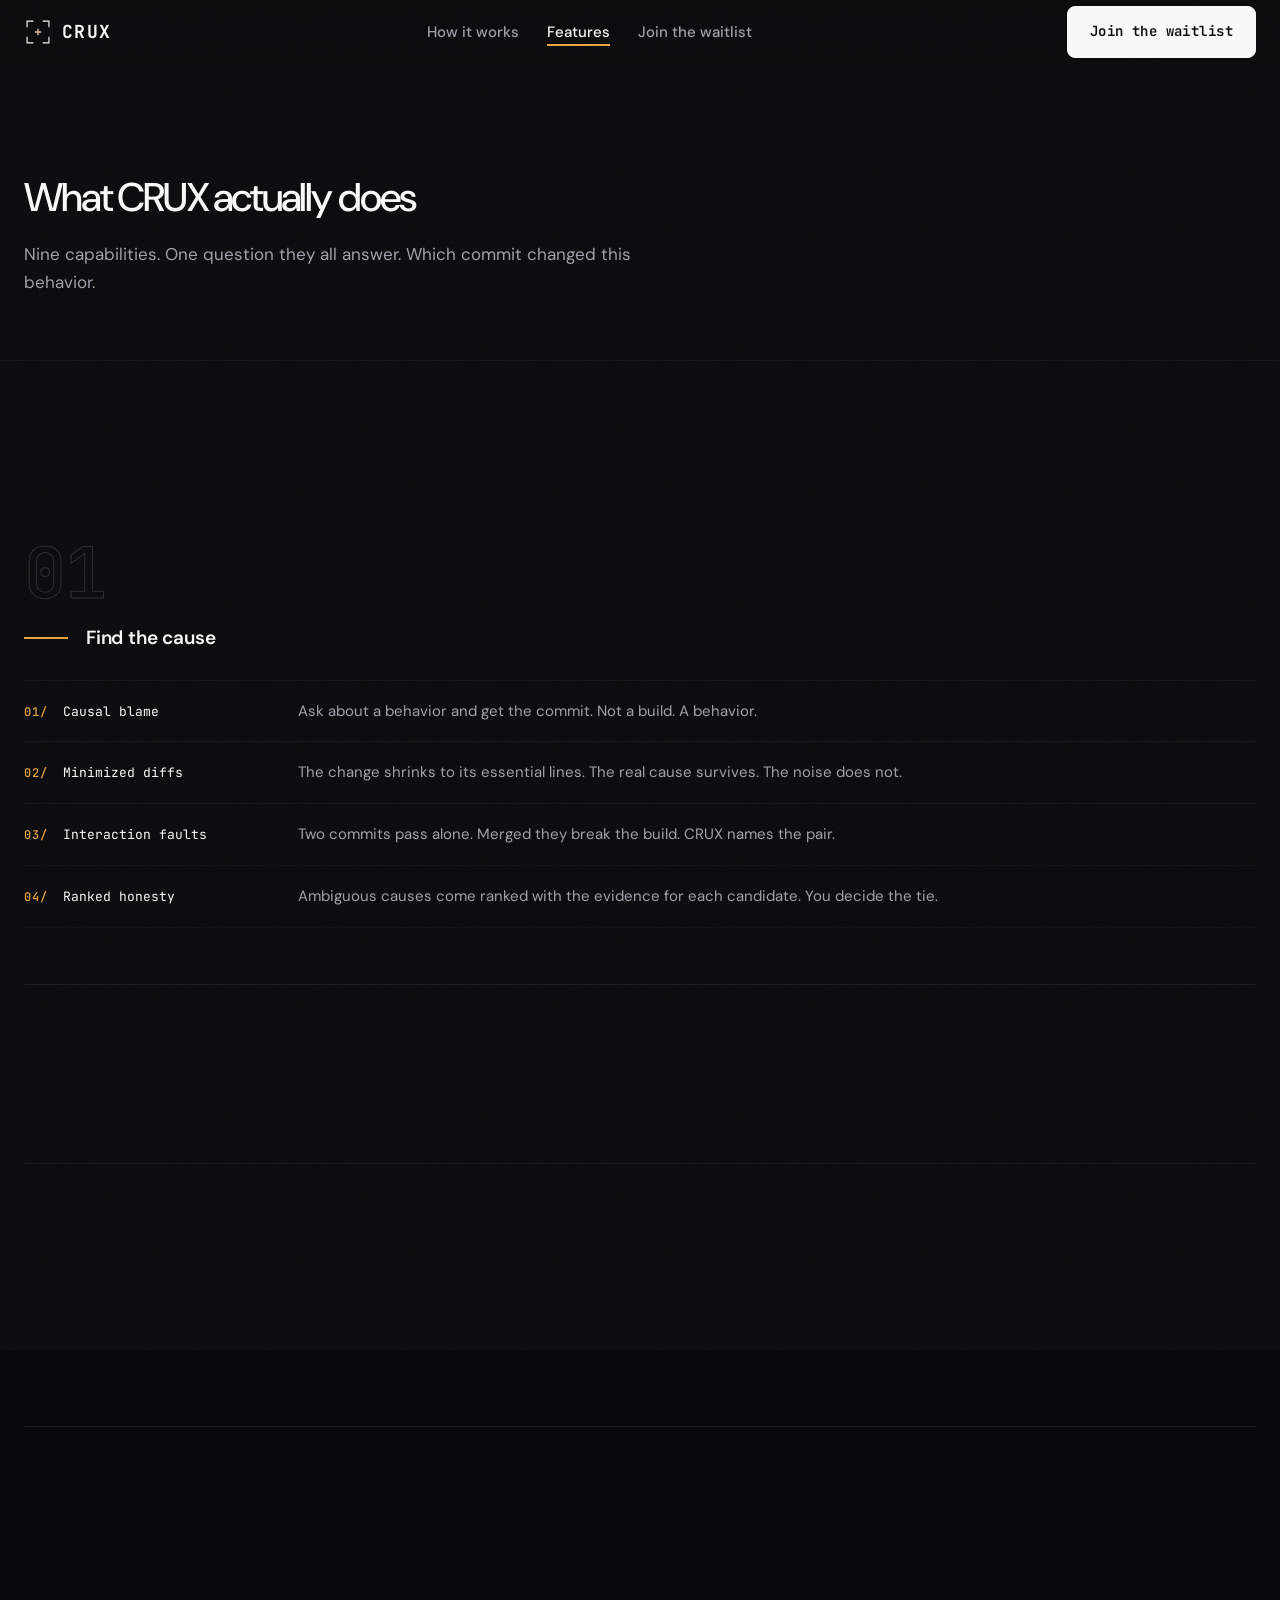
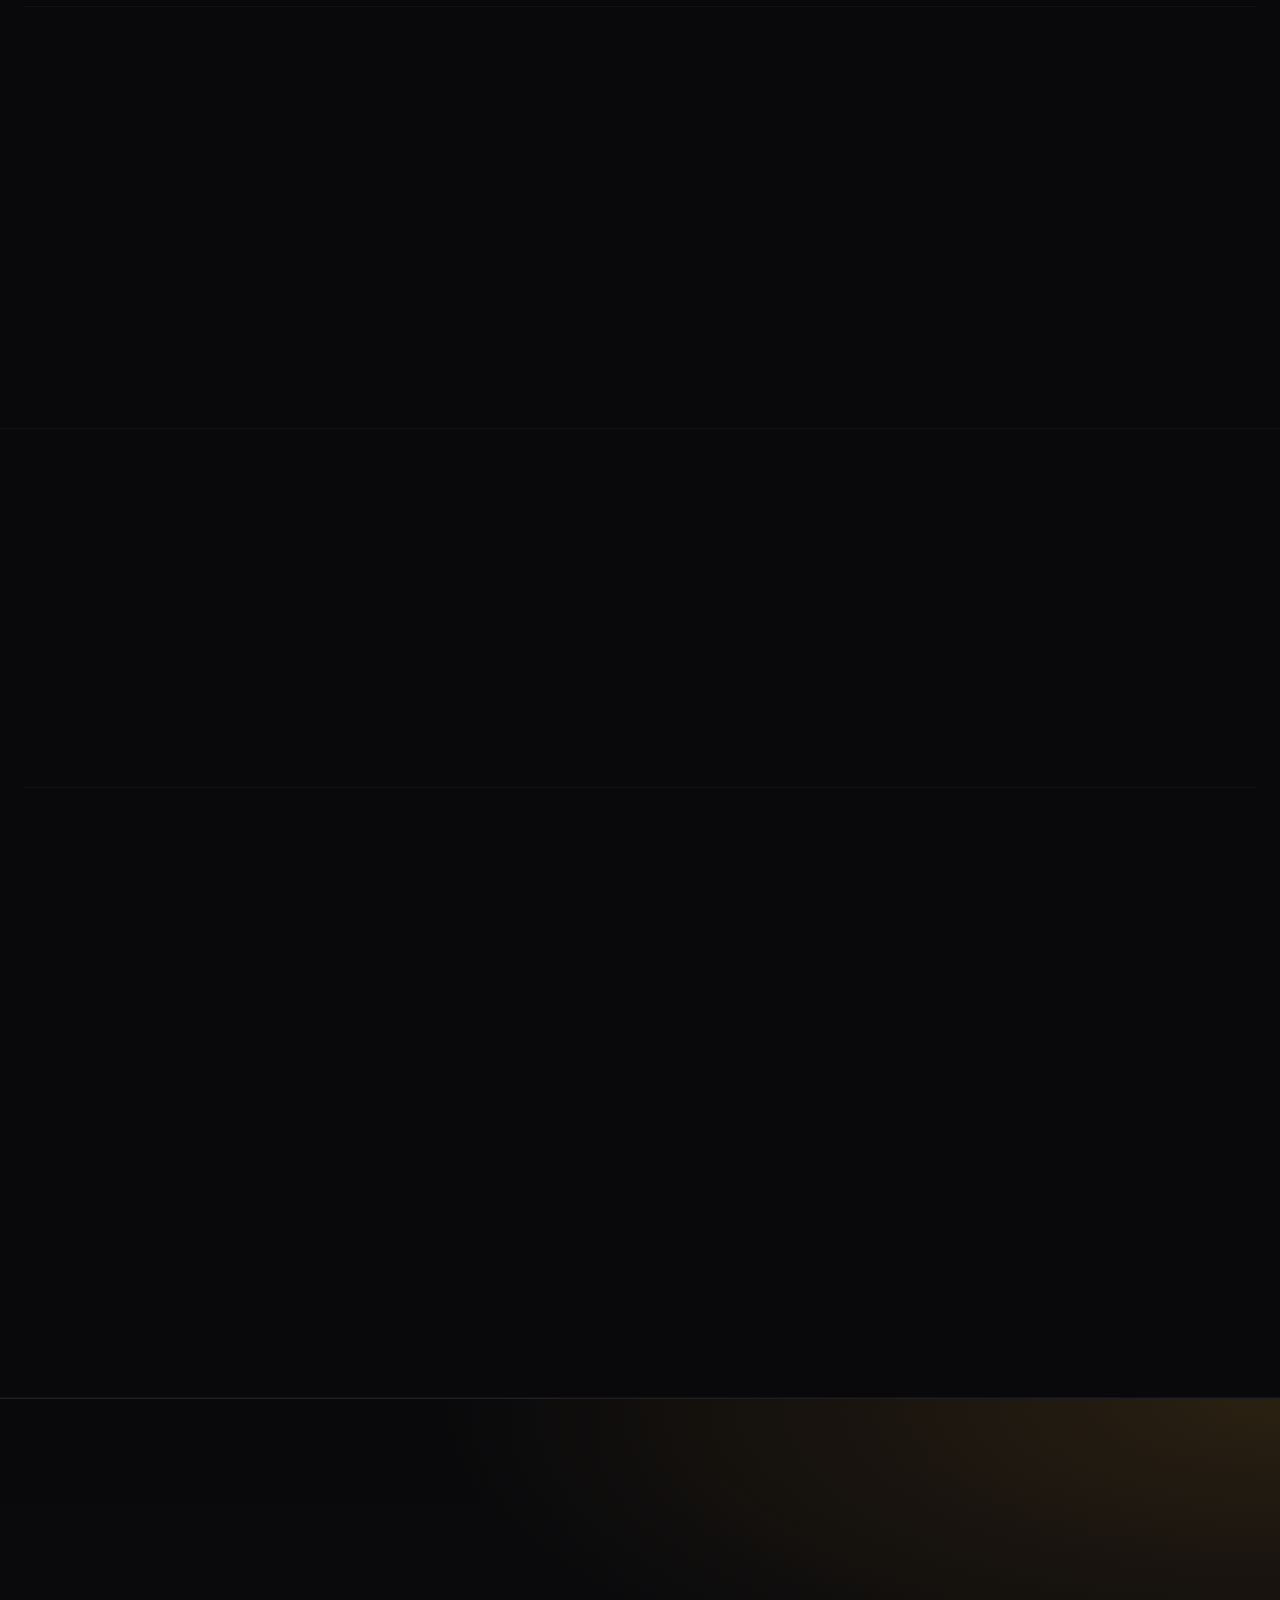
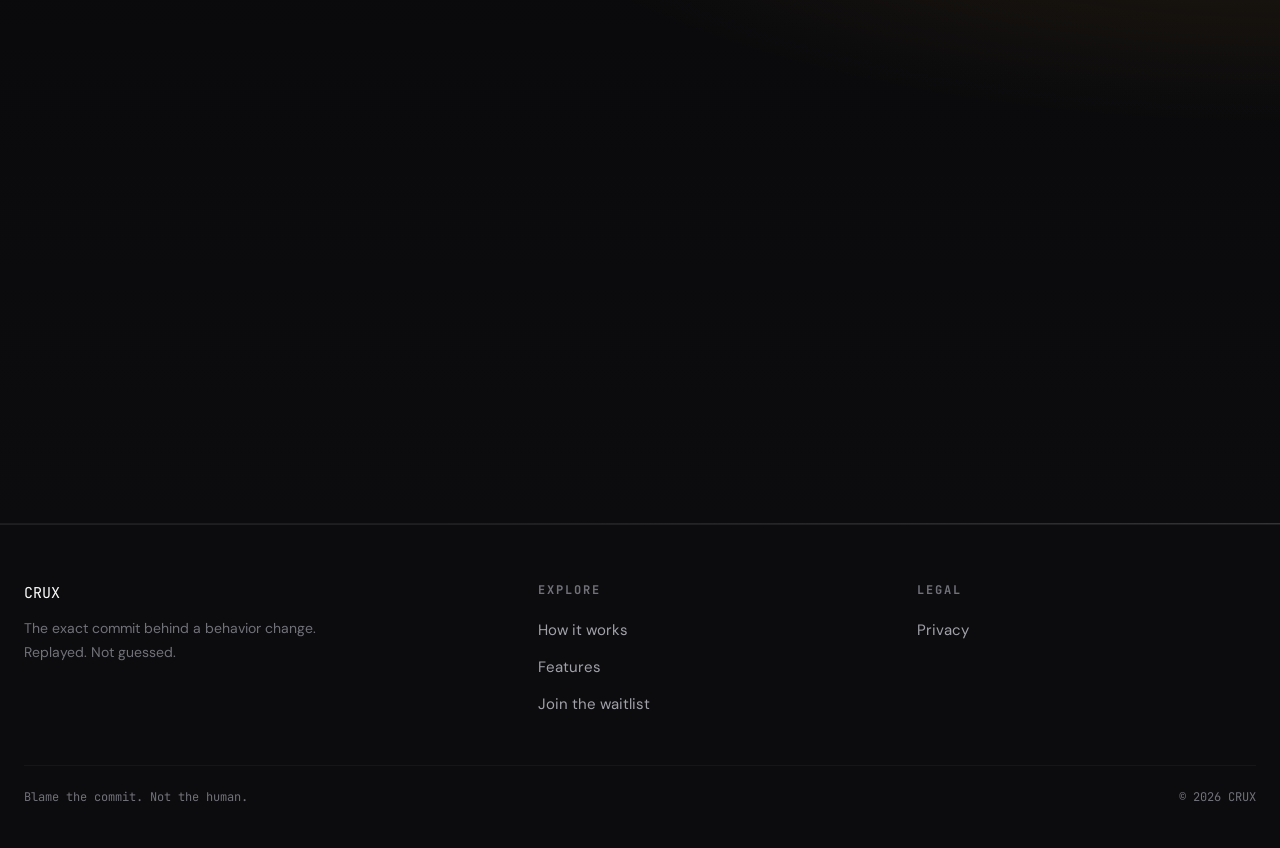
==== features.html @ 963eae27 "CRUX marketing site v1" ====
﻿<!DOCTYPE html>
<html lang="en">
<head>
<meta charset="UTF-8">
<meta name="viewport" content="width=device-width,initial-scale=1">
<title>Features - CRUX</title>
<meta name="description" content="Causal blame. Minimized diffs. Dependency-transitive blame. Interaction faults. Watch mode. The features that answer one question.">
<link rel="icon" href="assets/img/favicon.svg" type="image/svg+xml">
<meta property="og:type" content="website">
<meta property="og:site_name" content="CRUX">
<meta property="og:title" content="Features - CRUX">
<meta property="og:description" content="Causal blame. Minimized diffs. Dependency-transitive blame. Interaction faults. Watch mode. The features that answer one question.">
<meta property="og:image" content="https://SITE-URL/assets/img/social-card.png">
<meta property="og:image:width" content="1200">
<meta property="og:image:height" content="630">
<meta name="twitter:card" content="summary_large_image">
<meta name="twitter:title" content="Features - CRUX">
<meta name="twitter:description" content="Causal blame. Minimized diffs. Dependency-transitive blame. Interaction faults. Watch mode. The features that answer one question.">
<meta name="twitter:image" content="https://SITE-URL/assets/img/social-card.png">
<link rel="preconnect" href="https://fonts.googleapis.com">
<link rel="preconnect" href="https://fonts.gstatic.com" crossorigin>
<link href="https://fonts.googleapis.com/css2?family=DM+Sans:opsz,wght@9..40,400;9..40,500;9..40,600&family=JetBrains+Mono:wght@400;500;700&display=swap" rel="stylesheet">
<link rel="stylesheet" href="assets/css/crux.css">
</head>
<body>

<header class="top">
  <div class="wrap top-in">
    <a class="brand" href="index.html" aria-label="CRUX home">
      <svg class="mark" width="28" height="28" viewBox="0 0 64 64" fill="none" aria-hidden="true">
        <g stroke="currentColor" stroke-width="2.6" stroke-linecap="square">
          <path d="M7 20V7H20"/>
          <path d="M44 7H57V20"/>
          <path d="M57 44V57H44"/>
          <path d="M20 57H7V44"/>
          <path d="M32 26V32"/>
          <path d="M32 34V38"/>
          <path d="M26 32H32"/>
          <path d="M34 32H38"/>
        </g>
        <polygon points="32,29.4 35.4,32 32,34.6 28.6,32" fill="#E8A33B"/>
      </svg>
      CRUX
    </a>
    <nav aria-label="Primary">
      <ul class="nav-links" id="nav">
        <li><a href="how-it-works.html">How it works</a></li>
        <li><a class="is-active" href="features.html" aria-current="page">Features</a></li>
        <li><a href="waitlist.html">Join the waitlist</a></li>
      </ul>
    </nav>
    <div class="nav-cta">
      <a class="btn btn-primary" href="waitlist.html">Join the waitlist</a>
      <button class="nav-toggle" aria-label="Toggle menu" aria-expanded="false">&#9776;</button>
    </div>
  </div>
</header>

<section class="page-hero">
  <div class="wrap">
    <h1 class="display reveal">What CRUX actually does</h1>
    <p class="lede reveal">Nine capabilities. One question they all answer. Which commit changed this behavior.</p>
  </div>
</section>

<section class="section">
  <div class="wrap">
    <div class="cluster">
      <div class="idx reveal">01</div>
      <div class="cluster-head reveal">
        <div class="bar"></div>
        <h3>Find the cause</h3>
      </div>
      <div class="rows">
        <div class="row-mini reveal">
          <div class="rt">Causal blame</div>
          <div class="rd">Ask about a behavior and get the commit. Not a build. A behavior.</div>
        </div>
        <div class="row-mini reveal">
          <div class="rt">Minimized diffs</div>
          <div class="rd">The change shrinks to its essential lines. The real cause survives. The noise does not.</div>
        </div>
        <div class="row-mini reveal">
          <div class="rt">Interaction faults</div>
          <div class="rd">Two commits pass alone. Merged they break the build. CRUX names the pair.</div>
        </div>
        <div class="row-mini reveal">
          <div class="rt">Ranked honesty</div>
          <div class="rd">Ambiguous causes come ranked with the evidence for each candidate. You decide the tie.</div>
        </div>
      </div>
    </div>

    <div class="cluster">
      <div class="idx reveal">02</div>
      <div class="cluster-head reveal">
        <div class="bar"></div>
        <h3>See the whole chain</h3>
      </div>
      <div class="rows">
        <div class="row-mini reveal">
          <div class="rt">Dependency-transitive blame</div>
          <div class="rd">Your code stayed clean. The library under you changed. CRUX blames the library.</div>
        </div>
        <div class="row-mini reveal">
          <div class="rt">Environmental honesty</div>
          <div class="rd">The config moved. Not the code. CRUX separates the two.</div>
        </div>
        <div class="row-mini reveal">
          <div class="rt">History rewrite proof</div>
          <div class="rd">Rebases and squashes change nothing. CRUX blames the original commit not the wrapper.</div>
        </div>
      </div>
    </div>

    <div class="cluster">
      <div class="idx reveal">03</div>
      <div class="cluster-head reveal">
        <div class="bar"></div>
        <h3>Catch it before it ships</h3>
      </div>
      <div class="rows">
        <div class="row-mini reveal">
          <div class="rt">Watch mode</div>
          <div class="rd">Declare golden behaviors. CRUX watches every PR and flags drift with the blame attached.</div>
        </div>
        <div class="row-mini reveal">
          <div class="rt">Prediction</div>
          <div class="rd">Feed CRUX a PR and it lists which behaviors will change. Before merge. Before breakage.</div>
        </div>
        <div class="row-mini reveal">
          <div class="rt">Reproducible findings</div>
          <div class="rd">Every report replays in a sealed world. Same input. Same seed. Same output.</div>
        </div>
      </div>
    </div>
  </div>
</section>

<section class="section band">
  <div class="wrap">
    <div class="section-head">
      <span class="idx reveal">04</span>
      <h2 class="display reveal">What CRUX is not</h2>
    </div>
    <div class="rows">
      <div class="row reveal">
        <div class="rt">Not a debugger</div>
        <div class="rd">It answers one question. It will not step through your code.</div>
      </div>
      <div class="row reveal">
        <div class="rt">Not a linter</div>
        <div class="rd">It does not judge your style. It does not care about your smells.</div>
      </div>
      <div class="row reveal">
        <div class="rt">Not a CI runner</div>
        <div class="rd">It reads history and behavior. That is the whole job.</div>
      </div>
    </div>
    <p class="sub reveal" style="margin-top:36px;max-width:44ch">One question runs the whole product. Which commit changed this behavior. If a feature does not serve that question it does not ship.</p>
  </div>
</section>

<section class="section cta-band">
  <div class="wrap cta-in">
    <div>
      <h2 class="display reveal">Skip the guess. Get the build.</h2>
      <p class="lede reveal" style="margin-top:18px">The CLI ships free forever. Hosted watch mode comes later. Join the list and the first build lands in your inbox.</p>
    </div>
    <div class="form-wrap reveal">
      <form class="form" novalidate>
        <div class="field">
          <label for="email">Email</label>
          <input id="email" name="email" type="email" required placeholder="you@yourrepo.dev">
        </div>
        <div class="field">
          <label for="stack">What do you build with</label>
          <select id="stack" name="stack">
            <option value="">Pick one</option>
            <option>Node</option>
            <option>Python</option>
            <option>Go</option>
            <option>Rust</option>
            <option>Java</option>
            <option>Other</option>
          </select>
        </div>
        <button class="btn btn-primary" type="submit">Join the waitlist</button>
        <p class="form-note">One email per update. No lists sold. Unsubscribe anytime.</p>
        <div class="form-ok">
          <span class="t">You are on the list</span>
          We email once when the first build is ready.
        </div>
      </form>
    </div>
  </div>
</section>

<footer class="foot">
  <div class="wrap">
    <div class="foot-grid">
      <div>
        <span class="tag">CRUX</span>
        <p class="note">The exact commit behind a behavior change. Replayed. Not guessed.</p>
      </div>
      <div>
        <h4>Explore</h4>
        <ul>
          <li><a href="how-it-works.html">How it works</a></li>
          <li><a href="features.html">Features</a></li>
          <li><a href="waitlist.html">Join the waitlist</a></li>
        </ul>
      </div>
      <div>
        <h4>Legal</h4>
        <ul>
          <li><a href="privacy.html">Privacy</a></li>
        </ul>
      </div>
    </div>
    <div class="foot-base">
      <span>Blame the commit. Not the human.</span>
      <span>&copy; 2026 CRUX</span>
    </div>
  </div>
</footer>

<script src="assets/js/site.js"></script>
</body>
</html>
---- assets/css/crux.css ----
:root{
  --ink:#09090b;
  --ink-2:#0c0c0e;
  --ink-3:#111113;
  --line:#ffffff14;
  --line-soft:#ffffff0a;
  --border-strong:#ffffff24;
  --bone:#fafafa;
  --dim:#a1a1aa;
  --dim-2:#71717a;
  --accent:#e8a33b;
  --accent-deep:#c97f24;
  --accent-dim:rgba(232,163,59,.15);
  --ok:#86a86f;
  --bad:#c66a55;
  --cyan:#79b7c9;
  --violet:#a191d1;
  --mono:"JetBrains Mono",ui-monospace,SFMono-Regular,Menlo,Consolas,monospace;
  --sans:"DM Sans",-apple-system,BlinkMacSystemFont,system-ui,sans-serif;
  --max:1280px;
  --gap:clamp(140px,20vh,300px);
  --radius:12px;
  --radius-sm:8px;
  --radius-lg:16px;
}

*{margin:0;padding:0;box-sizing:border-box}

html{scroll-behavior:smooth}

body{
  background:var(--ink);
  color:var(--bone);
  font-family:var(--sans);
  font-size:16px;
  line-height:1.65;
  overflow-x:hidden;
  -webkit-font-smoothing:antialiased;
  color-scheme:dark;
  cursor:crosshair;
}

/* FILM GRAIN (whole page, matches the zinc look) */
body::before{
  content:"";
  position:fixed;
  inset:-50%;
  z-index:9999;
  pointer-events:none;
  background-image:url("data:image/svg+xml,%3Csvg xmlns='http://www.w3.org/2000/svg' width='256' height='256'%3E%3Cfilter id='n'%3E%3CfeTurbulence type='fractalNoise' baseFrequency='0.9' numOctaves='4' stitchTiles='stitch'/%3E%3C/filter%3E%3Crect width='256' height='256' filter='url(%23n)' opacity='0.05'/%3E%3C/svg%3E");
}

::selection{background:var(--accent);color:var(--ink)}

a{color:var(--bone);text-decoration:none;transition:color .18s}
a:hover{color:var(--accent)}
a,button,summary{ cursor:pointer}
input,textarea,select{cursor:text}

.mono{font-family:var(--mono)}
.accent{color:var(--accent)}
.dim{color:var(--dim)}
.c{color:var(--cyan)}
.v{color:var(--violet)}
.g{color:var(--ok)}
.r{color:var(--bad)}

.wrap{
  position:relative;
  z-index:2;
  max-width:var(--max);
  margin:0 auto;
  padding-left:24px;
  padding-right:24px;
}

/* SCROLL PROGRESS */
.scrolly{
  position:fixed;
  top:0;
  left:0;
  right:0;
  height:2px;
  z-index:70;
  background:linear-gradient(90deg,var(--cyan),var(--accent));
  transform-origin:0 50%;
  transform:scaleX(0);
  pointer-events:none;
}

/* RETICLE CURSOR TRAIL */
.ret{
  position:fixed;
  left:0;
  top:0;
  width:18px;
  height:18px;
  margin:-9px 0 0 -9px;
  border:1px solid var(--accent);
  border-radius:0;
  pointer-events:none;
  z-index:80;
  opacity:.0;
  transition:opacity .3s;
}
.ret::before,
.ret::after{
  content:"";
  position:absolute;
  background:var(--accent);
}
.ret::before{left:50%;top:-3px;width:1px;height:3px;transform:translateX(-50%)}
.ret::after{left:-3px;top:50%;width:3px;height:1px;transform:translateY(-50%)}
body.has-ret .ret{opacity:.75}

/* SCROLLBAR */
::-webkit-scrollbar{width:10px;height:10px;background:var(--ink)}
::-webkit-scrollbar-thumb{background:#ffffff1f;border:1px solid var(--ink)}
::-webkit-scrollbar-thumb:hover{background:var(--border-strong)}

/* NAV */
.top{
  position:sticky;
  top:0;
  z-index:50;
  background:rgba(9,9,11,.72);
  -webkit-backdrop-filter:blur(18px) saturate(1.4);
  backdrop-filter:blur(18px) saturate(1.4);
  border-bottom:1px solid transparent;
  transition:border-color .3s;
}
.top-in{
  display:flex;
  align-items:center;
  justify-content:space-between;
  gap:24px;
  height:64px;
}
.brand{
  display:flex;
  align-items:center;
  gap:10px;
  font-family:var(--mono);
  font-weight:700;
  letter-spacing:.08em;
  font-size:18px;
}
.brand .mark{display:flex}
.nav-links{
  display:flex;
  align-items:center;
  gap:28px;
  list-style:none;
  font-family:var(--sans);
  font-size:15px;
  font-weight:500;
  letter-spacing:0;
}
.nav-links a{color:var(--dim);transition:color .2s}
.nav-links a:hover{color:var(--bone)}
.nav-links a.is-active{color:var(--bone)}
.nav-cta{display:flex;align-items:center;gap:18px}
.nav-toggle{
  display:none;
  background:none;
  border:1px solid var(--line);
  color:var(--bone);
  font-family:var(--mono);
  font-size:18px;
  line-height:1;
  padding:8px 10px;
  cursor:pointer;
}
@media(max-width:820px){
  .nav-toggle{display:block}
  .nav-links,.nav-cta .btn{
    display:none;
  }
  .nav-links.open{
    display:flex;
    flex-direction:column;
    align-items:flex-start;
    gap:16px;
    position:absolute;
    top:64px;
    left:0;
    right:0;
    padding:20px 24px 28px;
    background:var(--ink-2);
    border-bottom:1px solid var(--line);
  }
  .nav-links.open li{
    opacity:0;
    animation:liIn .35s cubic-bezier(.16,1,.3,1) forwards;
  }
  .nav-links.open li:nth-child(2){animation-delay:.06s}
  .nav-links.open li:nth-child(3){animation-delay:.12s}
  @keyframes liIn{
    from{opacity:0;transform:translateX(-8px)}
    to{opacity:1;transform:none}
  }
}

/* TYPE */
.display{
  font-family:var(--sans);
  font-weight:500;
  letter-spacing:-.035em;
  line-height:1.05;
  text-wrap:balance;
}
h1.display{
  font-size:clamp(2.4rem,5.6vw,4.5rem);
  letter-spacing:-.045em;
  line-height:1.02;
  max-width:18ch;
}
h2.display{
  font-size:clamp(1.8rem,4vw,2.9rem);
  letter-spacing:-.035em;
  line-height:1.04;
  max-width:20ch;
}
h3.display{
  font-size:clamp(1.15rem,2.4vw,1.5rem);
}

.lede{
  font-size:17px;
  color:var(--dim);
  max-width:56ch;
}

.section{padding:var(--gap) 0;position:relative;z-index:2}
.section.band{background:transparent;border-top:1px solid var(--line-soft);border-bottom:1px solid var(--line-soft)}

.section-head{margin-bottom:48px}
.idx{
  display:block;
  font-family:var(--mono);
  font-weight:500;
  font-size:clamp(2.6rem,5.5vw,4.4rem);
  line-height:.9;
  letter-spacing:-.02em;
  color:transparent;
  -webkit-text-stroke:1px var(--border-strong);
  margin-bottom:18px;
}
.section-head .sub{margin-top:18px;max-width:56ch;color:var(--dim)}

/* HERO */
.hero{
  position:relative;
  z-index:2;
  display:flex;
  flex-direction:column;
  justify-content:center;
  min-height:calc(100svh - 66px);
  padding-top:48px;
  padding-bottom:48px;
  overflow:hidden;
}
.hero::before{
  content:"";
  position:absolute;
  inset:0;
  z-index:0;
  background-image:linear-gradient(90deg,#ffffff09 1px,transparent 1px),linear-gradient(0deg,#ffffff09 1px,transparent 1px);
  background-size:48px 48px;
  -webkit-mask-image:radial-gradient(80% 65% at 50% 38%,#000 35%,transparent 100%);
  mask-image:radial-gradient(80% 65% at 50% 38%,#000 35%,transparent 100%);
  pointer-events:none;
}
.hero-grid{
  position:relative;
  z-index:2;
  display:grid;
  grid-template-columns:1fr 1.05fr;
  gap:120px;
  align-items:center;
}
.hero-copy .display{margin-bottom:30px}
.hero-copy .lede{margin-bottom:46px}
.hero-cta{display:flex;align-items:center;gap:18px;flex-wrap:wrap}
.hero-copy{min-width:0}
.proofline{
  font-family:var(--mono);
  font-size:12px;
  letter-spacing:.06em;
  color:var(--dim-2);
  margin-top:40px;
}
.proofline .accent{color:var(--accent)}

/* SMOOTH SCROLL */
html{scroll-behavior:smooth}

/* RADAR SWEEP OVER TERMINAL */
.hero-term{position:relative;overflow:hidden}
.hero-term::after{
  content:"";
  position:absolute;
  inset:0;
  z-index:2;
  pointer-events:none;
  background:linear-gradient(104deg,transparent 38%,rgba(255,183,77,.12) 50%,transparent 62%);
  transform:translateX(-130%);
  animation:tsweep 7s ease-in-out infinite;
}
@keyframes tsweep{
  0%{transform:translateX(-130%);opacity:0}
  7%{opacity:1}
  55%{transform:translateX(130%);opacity:1}
  67%,100%{opacity:0;transform:translateX(130%)}
}

/* NAV LINK UNDERLINE DRAW */
.nav-links a{position:relative}
.nav-links a::after{
  content:"";
  position:absolute;
  left:0;
  right:0;
  bottom:-4px;
  height:2px;
  background:var(--accent);
  transform:scaleX(0);
  transform-origin:left center;
  transition:transform .25s cubic-bezier(.16,1,.3,1);
}
.nav-links a:hover::after,
.nav-links a:focus::after,
.nav-links a.is-active::after{transform:scaleX(1)}

/* REPORT ROW HOVER FLASH */
.report-grid tbody tr{transition:background .25s}
.report-grid tbody tr:hover{background:rgba(255,183,77,.06)}

/* SECTION DRAW */
.section{
  position:relative;
}

/* BUTTON GLOW */
.btn:active{transform:scale(.97)}

/* HEADER SCROLL DIM */
.top.scrolled{
  background:rgba(9,9,11,.88);
  border-bottom-color:var(--line);
  transition:background .3s,border-color .3s;
}

/* LINE COUNTER */
.lc{font-variant-numeric:tabular-nums}

/* FAQ ROW STAGGER */
.laws .law.in-view{
  animation:rowIn .4s cubic-bezier(.16,1,.3,1) both;
}
.laws .law:nth-child(2).in-view{animation-delay:.08s}
.laws .law:nth-child(3).in-view{animation-delay:.16s}
.laws .law:nth-child(4).in-view{animation-delay:.24s}
@keyframes rowIn{
  from{opacity:0;transform:translateX(-6px)}
  to{opacity:1;transform:none}
}

@media(max-width:940px){
  .hero{padding-top:48px}
  .hero-grid{grid-template-columns:1fr;gap:56px}
  .hero-grid>*{min-width:0}
}

/* BUTTONS */
.btn{
  display:inline-flex;
  align-items:center;
  justify-content:center;
  gap:9px;
  font-family:var(--mono);
  font-size:14px;
  font-weight:600;
  letter-spacing:.03em;
  white-space:nowrap;
  border:1px solid transparent;
  border-radius:var(--radius-sm);
  cursor:pointer;
  transition:transform .15s cubic-bezier(.16,1,.3,1),background-color .2s,border-color .2s,color .2s,box-shadow .2s;
}
.btn:active{transform:scale(.98)}
.btn-primary{
  background:var(--bone);
  color:var(--ink);
  padding:13px 22px;
  border-color:var(--bone);
}
.btn-primary:hover{
  background:#fff;
  border-color:#fff;
  color:#000;
  transform:translateY(-1px);
  box-shadow:0 12px 28px -10px rgba(255,255,255,.4);
}
.btn-ghost{
  background:transparent;
  color:var(--bone);
  padding:13px 22px;
  border-color:var(--line);
}
.btn-ghost:hover{
  border-color:var(--border-strong);
  background:#ffffff08;
  color:var(--bone);
}

/* TERMINAL */
.term{
  background:rgba(17,17,19,.72);
  -webkit-backdrop-filter:blur(14px);
  backdrop-filter:blur(14px);
  border:1px solid var(--line);
  border-radius:var(--radius-lg);
  position:relative;
  overflow:hidden;
  box-shadow:inset 0 1px 0 rgba(255,255,255,.06),0 30px 80px -40px rgba(0,0,0,.85);
}
.term-bar{
  display:flex;
  align-items:center;
  gap:8px;
  padding:12px 16px;
  border-bottom:1px solid var(--line-soft);
  font-family:var(--mono);
  font-size:12px;
  color:var(--dim-2);
}
.term-dot{width:10px;height:10px;border-radius:50%;background:#2a2a30}
.term-dot.on{background:var(--ok);animation:led 1.8s steps(2) infinite}
@keyframes led{50%{opacity:.35}}
.term-title{margin-left:8px;letter-spacing:.06em}
.term-body{
  padding:20px;
  font-family:var(--mono);
  font-size:13px;
  line-height:1.75;
  color:var(--dim);
  overflow-x:auto;
  background:rgba(9,9,11,.35);
}
.term-body .ln{display:block;white-space:nowrap;padding-left:24px}
.term-body .cmd{color:var(--bone)}
.term-body .cmd .v{color:var(--violet)}
.term-body .cmd .c{color:var(--cyan)}
.term-body .pf{color:var(--accent)}
.term-body .g{color:var(--ok)}
.term-body .r{color:var(--bad)}
.term-body .cmd-line .cmd::after{
  content:"\2588";
  margin-left:6px;
  color:var(--accent);
  animation:blink 1.1s steps(2) infinite;
}
@keyframes blink{0%{opacity:1}50%{opacity:0}}
.term-body .dl{display:block;white-space:nowrap;color:var(--bone)}
.term-body .dl .pm{display:inline-block;width:1.5em}
.term-body .dl.add{color:var(--ok)}
.term-body .dl.del{color:var(--bad)}
.term-body .dl .lnx{color:var(--dim-2);display:inline-block;width:3em;text-align:right;margin-right:14px}

/* REPORT BOX */
.report{
  margin-top:18px;
  border:1px solid var(--line);
  border-left:2px solid var(--accent);
  border-radius:10px;
  background:rgba(9,9,11,.55);
  box-shadow:inset 0 1px 0 rgba(255,255,255,.04);
  padding:16px 18px;
}
.report-grid{
  display:grid;
  grid-template-columns:auto 1fr;
  gap:4px 16px;
}
.report-grid .k{color:var(--dim-2);letter-spacing:.04em}
.report-grid span{color:var(--bone)}
.report-grid span.accent{color:var(--accent)}
.report-grid span.c{color:var(--cyan)}
.report-grid span.v{color:var(--violet)}
.report-grid span.g{color:var(--ok)}
.report-grid span.r{color:var(--bad)}
.report-title{
  grid-column:1 / -1;
  color:var(--accent);
  letter-spacing:.1em;
  font-size:11px;
  text-transform:uppercase;
  margin-bottom:8px;
}
.report-title .chip{
  border:1px solid var(--accent);
  color:var(--accent);
  font-size:10px;
  padding:2px 7px;
  letter-spacing:.14em;
  margin-left:12px;
  vertical-align:2px;
}

/* ROWS */
.rows,.rows-mini{counter-reset:law}
.rows{border-top:1px solid var(--line-soft)}
.row{
  display:grid;
  grid-template-columns:1fr;
  gap:6px;
  padding:26px 0;
  border-bottom:1px solid var(--line-soft);
}
.row .rt{font-family:var(--sans);font-weight:600;font-size:17px;letter-spacing:-.01em}
.row .rt::before,
.row-mini .rt::before{
  counter-increment:law;
  content:counter(law,decimal-leading-zero)"/";
  color:var(--accent);
  font-weight:500;
  font-size:12px;
  letter-spacing:.1em;
  margin-right:14px;
}
.row .rd{color:var(--dim);max-width:62ch}

.rows-mini{border-top:1px solid var(--line-soft)}
.row-mini{
  padding:18px 0;
  border-bottom:1px solid var(--line-soft);
  display:grid;
  grid-template-columns:250px 1fr;
  gap:10px 24px;
  align-items:baseline;
}
.row-mini .rt{font-family:var(--mono);font-size:13px;color:var(--bone)}
.row-mini .rd{color:var(--dim);font-size:15px}
@media(max-width:720px){
  .row-mini{grid-template-columns:1fr;gap:4px}
}

/* STEPS */
.steps{
  display:grid;
  grid-template-columns:repeat(3,1fr);
  gap:1px;
  background:var(--line-soft);
  border:1px solid var(--line-soft);
  border-radius:var(--radius);
  overflow:hidden;
}
.step{
  background:rgba(9,9,11,.6);
  padding:34px 28px;
  display:flex;
  flex-direction:column;
  gap:12px;
}
.step .n{
  font-family:var(--mono);
  font-size:14px;
  letter-spacing:.18em;
  color:var(--accent);
}
.step .t{font-family:var(--sans);font-weight:600;font-size:18px;letter-spacing:-.01em}
.step p{color:var(--dim);font-size:15px}
@media(max-width:820px){
  .steps{grid-template-columns:1fr}
}

/* LAWS */
.laws{
  margin-top:64px;
  display:grid;
  grid-template-columns:1fr 1fr;
  gap:1px;
  background:var(--line-soft);
  border:1px solid var(--line-soft);
  border-radius:var(--radius);
  overflow:hidden;
}
.law{
  background:rgba(9,9,11,.6);
  padding:32px 28px;
  display:flex;
  flex-direction:column;
  gap:12px;
}
.law .ln{font-family:var(--mono);font-size:12px;letter-spacing:.2em;color:var(--accent)}
.law .lt{font-family:var(--sans);font-weight:600;font-size:18px;text-transform:none;letter-spacing:-.01em}
.law p{color:var(--dim);font-size:15px;max-width:52ch}
@media(max-width:820px){
  .laws{grid-template-columns:1fr}
}

/* GRID 2 */
.grid-2{
  display:grid;
  grid-template-columns:1fr 1fr;
  gap:1px;
  background:var(--line-soft);
  border:1px solid var(--line-soft);
  border-radius:var(--radius);
  overflow:hidden;
}
.cell{
  background:rgba(9,9,11,.6);
  padding:30px 28px;
  display:flex;
  flex-direction:column;
  gap:10px;
}
.cell h3{font-family:var(--sans);font-size:18px;font-weight:600;letter-spacing:-.01em}
.cell p{color:var(--dim);font-size:15px}
@media(max-width:820px){
  .grid-2{grid-template-columns:1fr}
}

/* TARGET GRID */
.targets{
  display:grid;
  grid-template-columns:repeat(3,1fr);
  gap:14px;
}
.target-sharp{
  display:flex;
  flex-direction:column;
  gap:8px;
  border:1px solid var(--line);
  border-left:3px solid var(--tc,var(--accent));
  border-radius:var(--radius);
  background:rgba(17,17,19,.55);
  box-shadow:inset 0 1px 0 rgba(255,255,255,.03);
  padding:22px 22px;
}
.target-sharp:nth-child(3n+1){--tc:var(--ok)}
.target-sharp:nth-child(3n+2){--tc:var(--cyan)}
.target-sharp:nth-child(3n+3){--tc:var(--violet)}
.target-sharp .t{font-family:var(--sans);font-size:16px;font-weight:600;letter-spacing:-.01em}
.target-sharp .d{color:var(--dim);font-size:14px}
@media(max-width:820px){
  .targets{grid-template-columns:repeat(2,1fr)}
}
@media(max-width:560px){
  .targets{grid-template-columns:1fr}
  .term-body{font-size:12px;padding:16px}
  .term-body .ln{padding-left:16px}
}

/* CLUSTERS */
.cluster{
  border-top:1px solid var(--line);
  padding-top:40px;
  margin-bottom:56px;
}
.cluster:first-child{border-top:none;padding-top:0}
.cluster-head{
  display:flex;
  align-items:center;
  gap:18px;
  margin-bottom:26px;
}
.cluster-head .bar{width:44px;height:2px;background:var(--accent)}
.cluster-head h3{font-family:var(--sans);font-size:19px;font-weight:600;letter-spacing:-.01em}

/* MANIFESTO */
.manifesto{
  max-width:24ch;
  font-family:var(--sans);
  font-weight:500;
  font-size:clamp(1.9rem,4.4vw,3.1rem);
  text-transform:none;
  line-height:1.08;
  letter-spacing:-.035em;
  text-align:center;
  margin-left:auto;
  margin-right:auto;
}
.band > .wrap > .lede{
  text-align:center;
  margin-left:auto;
  margin-right:auto;
}

/* LIST (what you get) */
.tick-list{list-style:none}
.tick-list li{
  display:grid;
  grid-template-columns:18px 1fr;
  gap:14px;
  align-items:baseline;
  padding:16px 0;
  border-bottom:1px solid var(--line-soft);
  color:var(--dim);
}
.tick-list li b{color:var(--bone);font-family:var(--sans);font-weight:600;font-size:16px;letter-spacing:-.01em}
.tick-list .tick{color:var(--accent);font-family:var(--mono)}

/* FAQ */
.faq{max-width:760px}
.faq-row{
  border-bottom:1px solid var(--line-soft);
  padding:24px 0;
}
.faq-row summary{
  list-style:none;
  cursor:pointer;
  font-family:var(--sans);
  font-weight:600;
  font-size:17px;
  letter-spacing:-.01em;
  display:flex;
  justify-content:space-between;
  align-items:baseline;
  gap:16px;
}
.faq-row summary::-webkit-details-marker{display:none}
.faq-row summary .qmark{color:var(--cyan)}
.faq-row .a{margin-top:14px;color:var(--dim);max-width:60ch}

/* FORM */
.form-wrap{
  border:1px solid var(--line);
  border-radius:var(--radius-lg);
  background:rgba(17,17,19,.6);
  -webkit-backdrop-filter:blur(14px);
  backdrop-filter:blur(14px);
  box-shadow:inset 0 1px 0 rgba(255,255,255,.06),0 30px 80px -50px rgba(0,0,0,.9);
  padding:36px;
}
.form{position:relative;display:flex;flex-direction:column;gap:22px}
.field label{
  display:block;
  font-family:var(--mono);
  font-size:12px;
  letter-spacing:.14em;
  text-transform:uppercase;
  color:var(--dim);
  margin-bottom:8px;
}
.field input,.field select{
  position:relative;
  width:100%;
  background:var(--ink);
  border:1px solid var(--line);
  color:var(--bone);
  font-family:var(--mono);
  font-size:15px;
  padding:14px 16px;
  border-radius:0;
}
.field input:focus,.field select:focus{outline:none;border-color:var(--accent)}
.field select option{background:var(--ink);color:var(--bone)}
.field::after{
  content:"";
  position:absolute;
  left:2px;
  right:2px;
  bottom:2px;
  height:2px;
  background:linear-gradient(90deg,var(--cyan),var(--accent));
  transform:scaleX(0);
  transform-origin:left center;
  transition:transform .35s cubic-bezier(.16,1,.3,1);
  pointer-events:none;
}
.field:focus-within::after{transform:scaleX(1)}
.form .btn-primary{width:100%;justify-content:center}
.form-note{
  font-family:var(--mono);
  font-size:12px;
  color:var(--dim-2);
  line-height:1.7;
}
.form-ok{
  display:none;
  border:1px solid var(--accent);
  background:rgba(232,163,59,.06);
  padding:22px;
  font-family:var(--mono);
  font-size:14px;
  color:var(--bone);
}
.form-ok .t{color:var(--accent);display:block;margin-bottom:8px;font-weight:700}
.form.is-sent .form{display:none}
.form.is-sent .form-ok{display:block}

/* CTA BAND */
.cta-band{
  background:
    radial-gradient(110% 75% at 100% 0%,var(--accent-dim),transparent 60%),
    linear-gradient(180deg,var(--ink),var(--ink-2));
  border-top:1px solid var(--line);
  border-bottom:1px solid var(--line);
}
.cta-in{
  display:grid;
  grid-template-columns:1.2fr 1fr;
  gap:48px;
  align-items:center;
}
@media(max-width:940px){
  .cta-in{grid-template-columns:1fr}
}

/* PAGE HERO (subpages) */
.page-hero{
  padding:96px 0 64px;
  border-bottom:1px solid var(--line-soft);
}
.page-hero .display{margin:16px 0 22px}
.page-hero h1.display{font-size:clamp(1.45rem,3.4vw,2.5rem);max-width:26ch}
.page-hero .lede{max-width:56ch}

/* FOOT */
.foot{
  position:relative;
  z-index:2;
  border-top:1px solid var(--line);
  padding:56px 0 40px;
  background:var(--ink-2);
}
.foot-grid{
  display:grid;
  grid-template-columns:1.4fr 1fr 1fr;
  gap:40px;
}
.foot h4{
  font-family:var(--mono);
  font-size:12px;
  letter-spacing:.16em;
  text-transform:uppercase;
  color:var(--dim-2);
  margin-bottom:18px;
}
.foot ul{list-style:none;display:flex;flex-direction:column;gap:12px}
.foot li{font-family:var(--sans);font-size:15px;letter-spacing:0}
.foot li a{color:var(--dim)}
.foot li a:hover{color:var(--accent)}
.foot .tag{
  font-family:var(--mono);
  font-size:15px;
  color:var(--bone);
  margin-bottom:12px;
  display:block;
}
.foot .note{color:var(--dim-2);font-size:14px;max-width:34ch}
.foot-base{
  margin-top:48px;
  padding-top:22px;
  border-top:1px solid var(--line-soft);
  display:flex;
  justify-content:space-between;
  gap:16px;
  flex-wrap:wrap;
  font-family:var(--mono);
  font-size:12px;
  color:var(--dim-2);
}
@media(max-width:880px){
  .foot-grid{grid-template-columns:1fr 1fr}
}
@media(max-width:560px){
  .foot-grid{grid-template-columns:1fr}
}

/* FILL COMPONENTS */
.trace{
  display:flex;
  align-items:center;
  justify-content:center;
  flex-wrap:wrap;
  gap:14px;
  margin-top:26px;
  padding-top:26px;
  border-top:1px solid var(--line-soft);
  font-family:var(--mono);
  font-size:12px;
  color:var(--dim-2);
}
.trace .tn{
  display:inline-flex;
  align-items:center;
  gap:8px;
  padding:8px 14px;
  border:1px solid var(--line);
  border-radius:var(--radius-sm);
  background:rgba(17,17,19,.55);
  letter-spacing:.04em;
}
.trace .tn.accent{color:var(--accent);border-color:var(--accent-dim)}
.trace .edge{
  width:34px;
  height:1px;
  background:repeating-linear-gradient(90deg,var(--line) 0 3px,transparent 3px 7px);
}

.sweep{
  margin-top:36px;
  border:1px solid var(--line);
  border-radius:var(--radius);
  background:rgba(17,17,19,.55);
  padding:22px 26px;
}
.sweep-track{
  position:relative;
  height:22px;
  border-radius:var(--radius-sm);
  background-image:repeating-linear-gradient(90deg,var(--line-soft) 0 1px,transparent 1px 14px);
  border-bottom:1px solid var(--line-soft);
  overflow:hidden;
}
.sweep-track i{
  position:absolute;
  top:0;
  bottom:0;
  left:0;
  width:5px;
  background:var(--accent);
  opacity:.85;
  animation:sweep 4.2s cubic-bezier(.4,0,.2,1) infinite;
}
@keyframes sweep{
  0%{left:0%;box-shadow:0 0 12px var(--accent)}
  100%{left:calc(100% - 5px);box-shadow:0 0 28px var(--accent)}
}
.sweep-meta{
  display:flex;
  justify-content:space-between;
  flex-wrap:wrap;
  gap:8px 20px;
  margin-top:12px;
  font-family:var(--mono);
  font-size:12px;
  letter-spacing:.1em;
  text-transform:uppercase;
  color:var(--dim-2);
}
.sweep-meta .accent{color:var(--accent)}
.sweep-meta .g{color:var(--ok)}

.report-split{
  display:grid;
  grid-template-columns:640px 1fr;
  gap:18px;
  align-items:stretch;
}
.rail{
  border:1px solid var(--line);
  border-radius:10px;
  background:rgba(9,9,11,.55);
  box-shadow:inset 0 1px 0 rgba(255,255,255,.04);
  padding:16px 18px;
  display:flex;
  flex-direction:column;
  gap:12px;
  min-height:0;
}
.rail-title{
  color:var(--accent);
  letter-spacing:.1em;
  font-size:11px;
  text-transform:uppercase;
}
.spine{
  display:grid;
  grid-template-columns:repeat(52,1fr);
  gap:3px;
  min-height:54px;
  align-content:start;
}
.spine i{
  height:6px;
  background:var(--line);
  border-radius:1px;
}
.spine i.hot{background:var(--accent);box-shadow:0 0 8px var(--accent)}
.spine i.done{background:var(--border-strong)}
.rail-row{
  display:grid;
  grid-template-columns:52px 1fr auto;
  align-items:baseline;
  gap:10px;
  font-family:var(--mono);
  font-size:12px;
  color:var(--dim);
  padding-top:10px;
  border-top:1px solid var(--line-soft);
}
.rail-row .rk{color:var(--dim-2);letter-spacing:.08em;text-transform:uppercase;font-size:10px}
.rail-row .g{color:var(--ok)}
.rail-row .c{color:var(--cyan)}
.rail-row .accent{color:var(--accent)}

.sig{
  margin-top:38px;
  display:grid;
  grid-template-columns:repeat(4,1fr);
  gap:1px;
  border:1px solid var(--line);
  border-radius:var(--radius);
  overflow:hidden;
  background:var(--line-soft);
}
.sig-cell{
  background:rgba(9,9,11,.6);
  padding:22px 24px;
  display:flex;
  flex-direction:column;
  gap:8px;
}
.sig-cell .sk{
  font-family:var(--mono);
  font-size:10px;
  letter-spacing:.16em;
  text-transform:uppercase;
  color:var(--dim-2);
}
.sig-cell .sv{
  font-family:var(--sans);
  font-size:19px;
  font-weight:600;
  letter-spacing:-.01em;
  color:var(--bone);
}
.sig-cell .mono-hash{
  font-family:var(--mono);
  font-size:15px;
  color:var(--accent);
  letter-spacing:.06em;
}
@media(max-width:820px){
  .report-split{grid-template-columns:1fr}
  .sig{grid-template-columns:1fr 1fr}
}
@media(max-width:560px){
  .sig{grid-template-columns:1fr}
}

/* REVEAL */
.reveal{
  opacity:0;
  clip-path:inset(0 100% 0 0);
  transform:translateX(-10px);
  transition:
    opacity .45s ease,
    clip-path .8s cubic-bezier(.16,1,.3,1),
    transform .8s cubic-bezier(.16,1,.3,1);
}
.reveal.in-view{opacity:1;clip-path:inset(0 0 0 0);transform:none}

/* CRT FLICKER ON PRIMARY HEADLINES */
.hero h1.display.in-view,
.page-hero h1.display.in-view{
  animation:crt .7s steps(2) both;
}
@keyframes crt{
  0%{opacity:0}
  35%{opacity:1}
  40%{opacity:.12}
  52%{opacity:1}
  60%{opacity:.35}
  74%{opacity:1}
}

/* STAGGER CASCADE */
.steps .step:nth-child(2){transition-delay:.12s}
.steps .step:nth-child(3){transition-delay:.24s}
.laws .law:nth-child(2){transition-delay:.12s}
.laws .law:nth-child(3){transition-delay:.24s}
.laws .law:nth-child(4){transition-delay:.36s}
.grid-2 .cell:nth-child(2){transition-delay:.12s}
.grid-2 .cell:nth-child(3){transition-delay:.24s}
.grid-2 .cell:nth-child(4){transition-delay:.36s}
.targets .target-sharp:nth-child(2){transition-delay:.08s}
.targets .target-sharp:nth-child(3){transition-delay:.16s}
.targets .target-sharp:nth-child(4){transition-delay:.24s}
.targets .target-sharp:nth-child(5){transition-delay:.32s}
.targets .target-sharp:nth-child(6){transition-delay:.4s}
.rows .row:nth-child(2){transition-delay:.08s}
.rows .row:nth-child(3){transition-delay:.16s}
.tick-list li:nth-child(2){transition-delay:.08s}
.tick-list li:nth-child(3){transition-delay:.16s}

/* TERMINAL LINE BOOT */
.hero-term.boot .term-body>*:not(:first-child){opacity:0}
.hero-term.typed .term-body>*:not(:first-child){animation:lineIn .4s cubic-bezier(.16,1,.3,1) both}
@keyframes lineIn{
  from{opacity:0;transform:translateX(-7px)}
  to{opacity:1;transform:none}
}

@media(prefers-reduced-motion:reduce){
  html{scroll-behavior:auto}
  .reveal{opacity:1;transform:none;clip-path:none;transition:none}
  .hero-term .term-body>*:not(:first-child){opacity:1}
  *{animation:none!important}
}
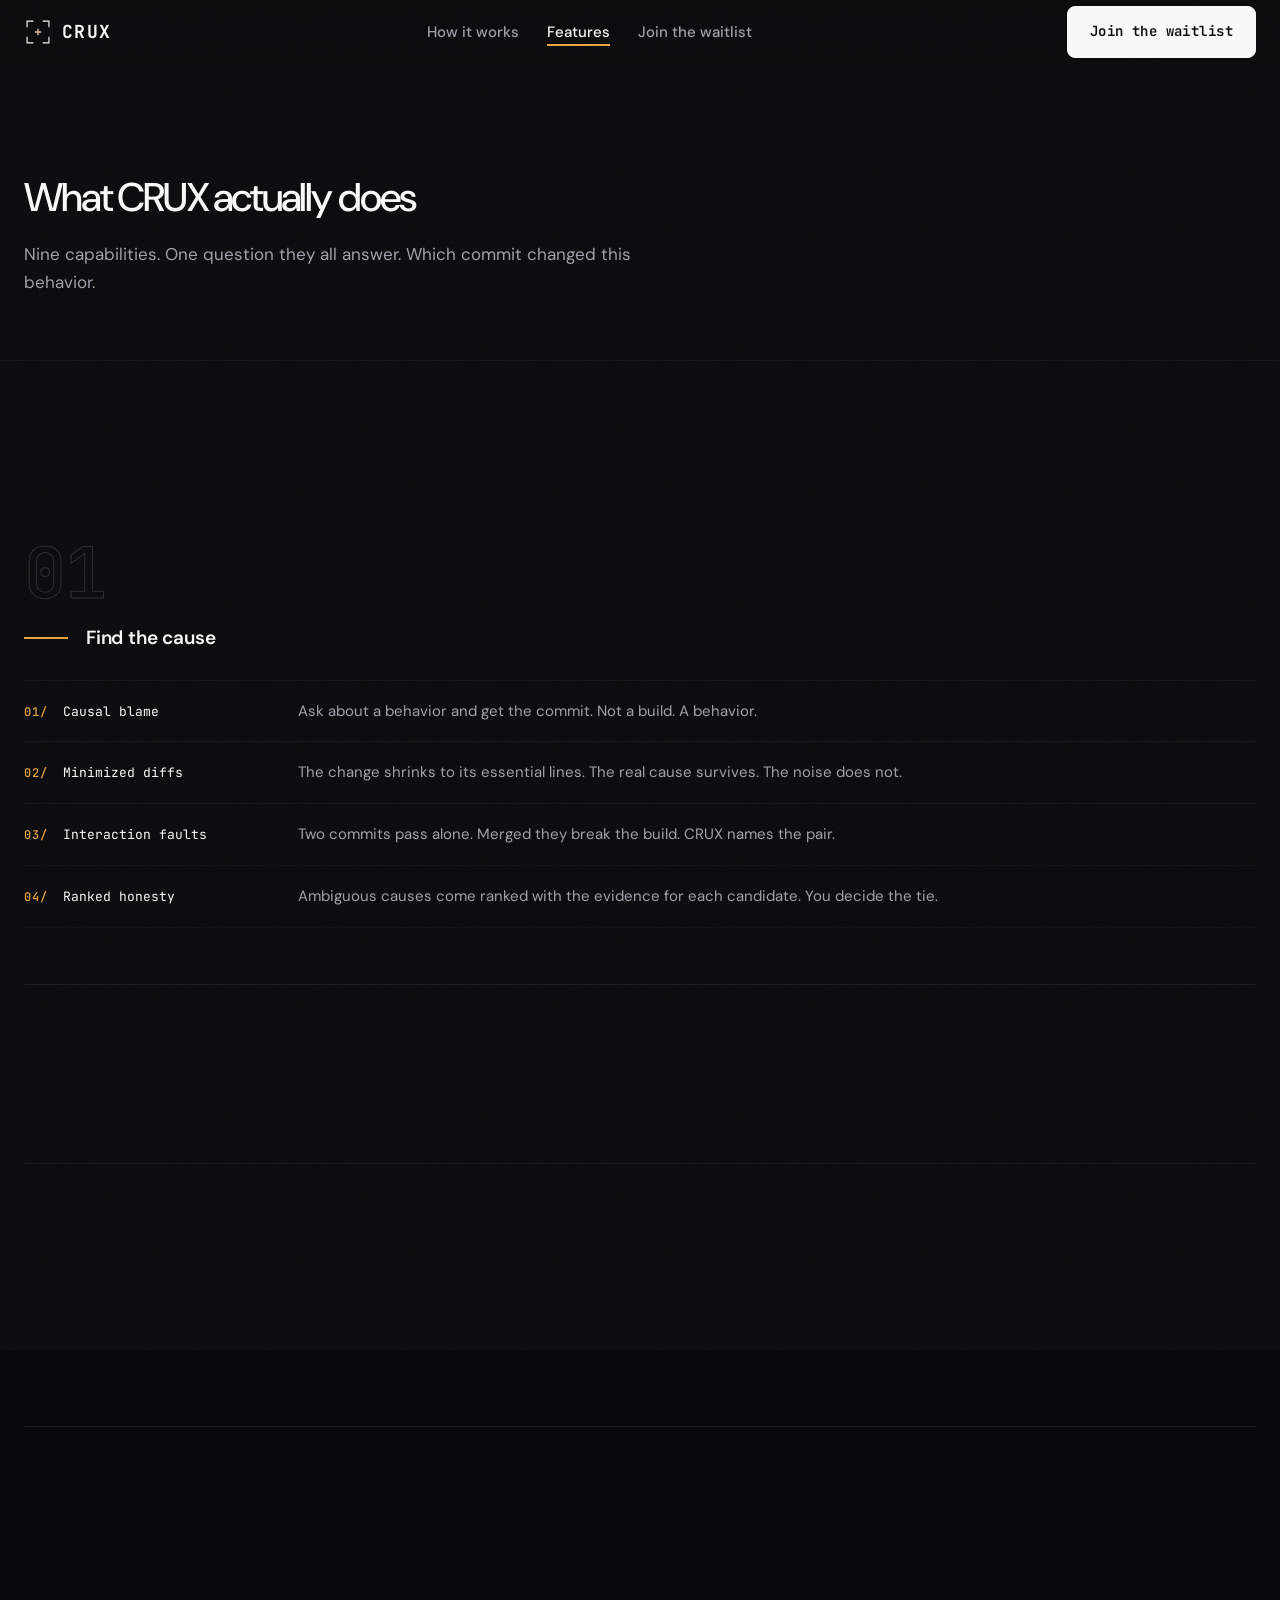
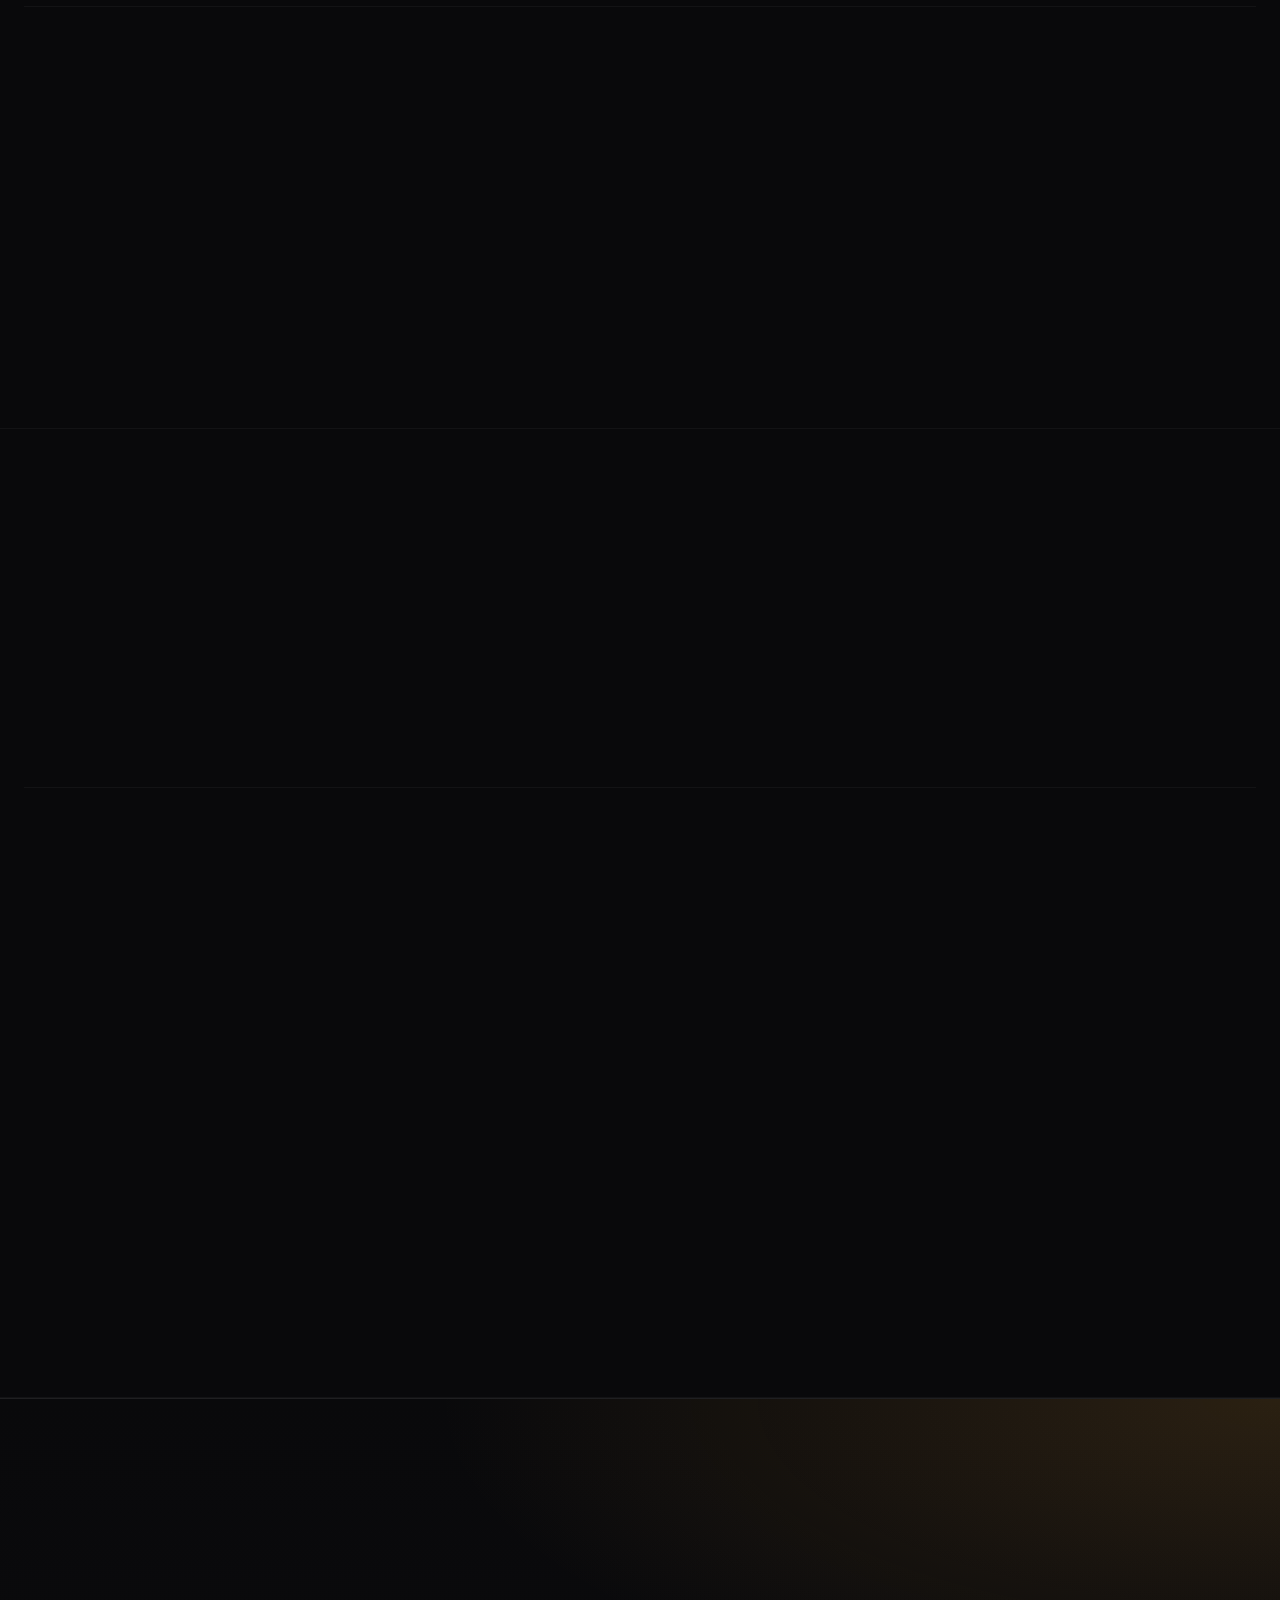
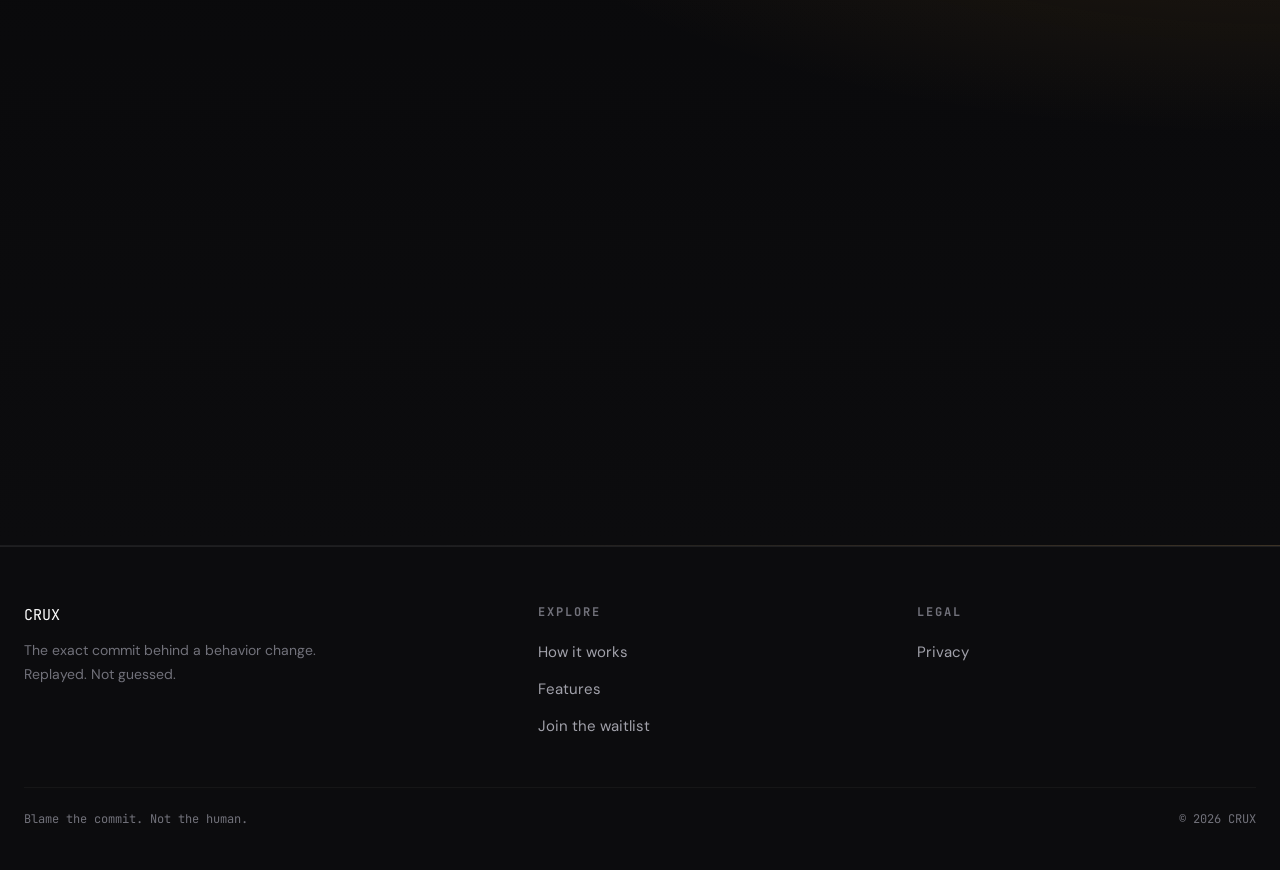
==== commit 2d14c993: "Wire waitlist form to emcognito subscribe API" ====
--- a/features.html
+++ b/features.html
@@ -1,4 +1,4 @@
-﻿<!DOCTYPE html>
+<!DOCTYPE html>
 <html lang="en">
 <head>
 <meta charset="UTF-8">
@@ -10,13 +10,13 @@
 <meta property="og:site_name" content="CRUX">
 <meta property="og:title" content="Features - CRUX">
 <meta property="og:description" content="Causal blame. Minimized diffs. Dependency-transitive blame. Interaction faults. Watch mode. The features that answer one question.">
-<meta property="og:image" content="https://SITE-URL/assets/img/social-card.png">
+<meta property="og:image" content="https://crux.rweb.site/assets/img/social-card.png">
 <meta property="og:image:width" content="1200">
 <meta property="og:image:height" content="630">
 <meta name="twitter:card" content="summary_large_image">
 <meta name="twitter:title" content="Features - CRUX">
 <meta name="twitter:description" content="Causal blame. Minimized diffs. Dependency-transitive blame. Interaction faults. Watch mode. The features that answer one question.">
-<meta name="twitter:image" content="https://SITE-URL/assets/img/social-card.png">
+<meta name="twitter:image" content="https://crux.rweb.site/assets/img/social-card.png">
 <link rel="preconnect" href="https://fonts.googleapis.com">
 <link rel="preconnect" href="https://fonts.gstatic.com" crossorigin>
 <link href="https://fonts.googleapis.com/css2?family=DM+Sans:opsz,wght@9..40,400;9..40,500;9..40,600&family=JetBrains+Mono:wght@400;500;700&display=swap" rel="stylesheet">
@@ -188,9 +188,10 @@
         <button class="btn btn-primary" type="submit">Join the waitlist</button>
         <p class="form-note">One email per update. No lists sold. Unsubscribe anytime.</p>
         <div class="form-ok">
-          <span class="t">You are on the list</span>
-          We email once when the first build is ready.
-        </div>
+          <span class="t">Check your inbox</span>
+          Confirm the link and you are on the list.
+        </div>
+        <p class="form-err" aria-live="polite"></p>
       </form>
     </div>
   </div>
--- a/assets/css/crux.css
+++ b/assets/css/crux.css
@@ -791,6 +791,12 @@
 .form-ok .t{color:var(--accent);display:block;margin-bottom:8px;font-weight:700}
 .form.is-sent .form{display:none}
 .form.is-sent .form-ok{display:block}
+.form-err{
+  font-family:var(--mono);
+  font-size:12px;
+  color:var(--bad);
+  min-height:0;
+}
 
 /* CTA BAND */
 .cta-band{
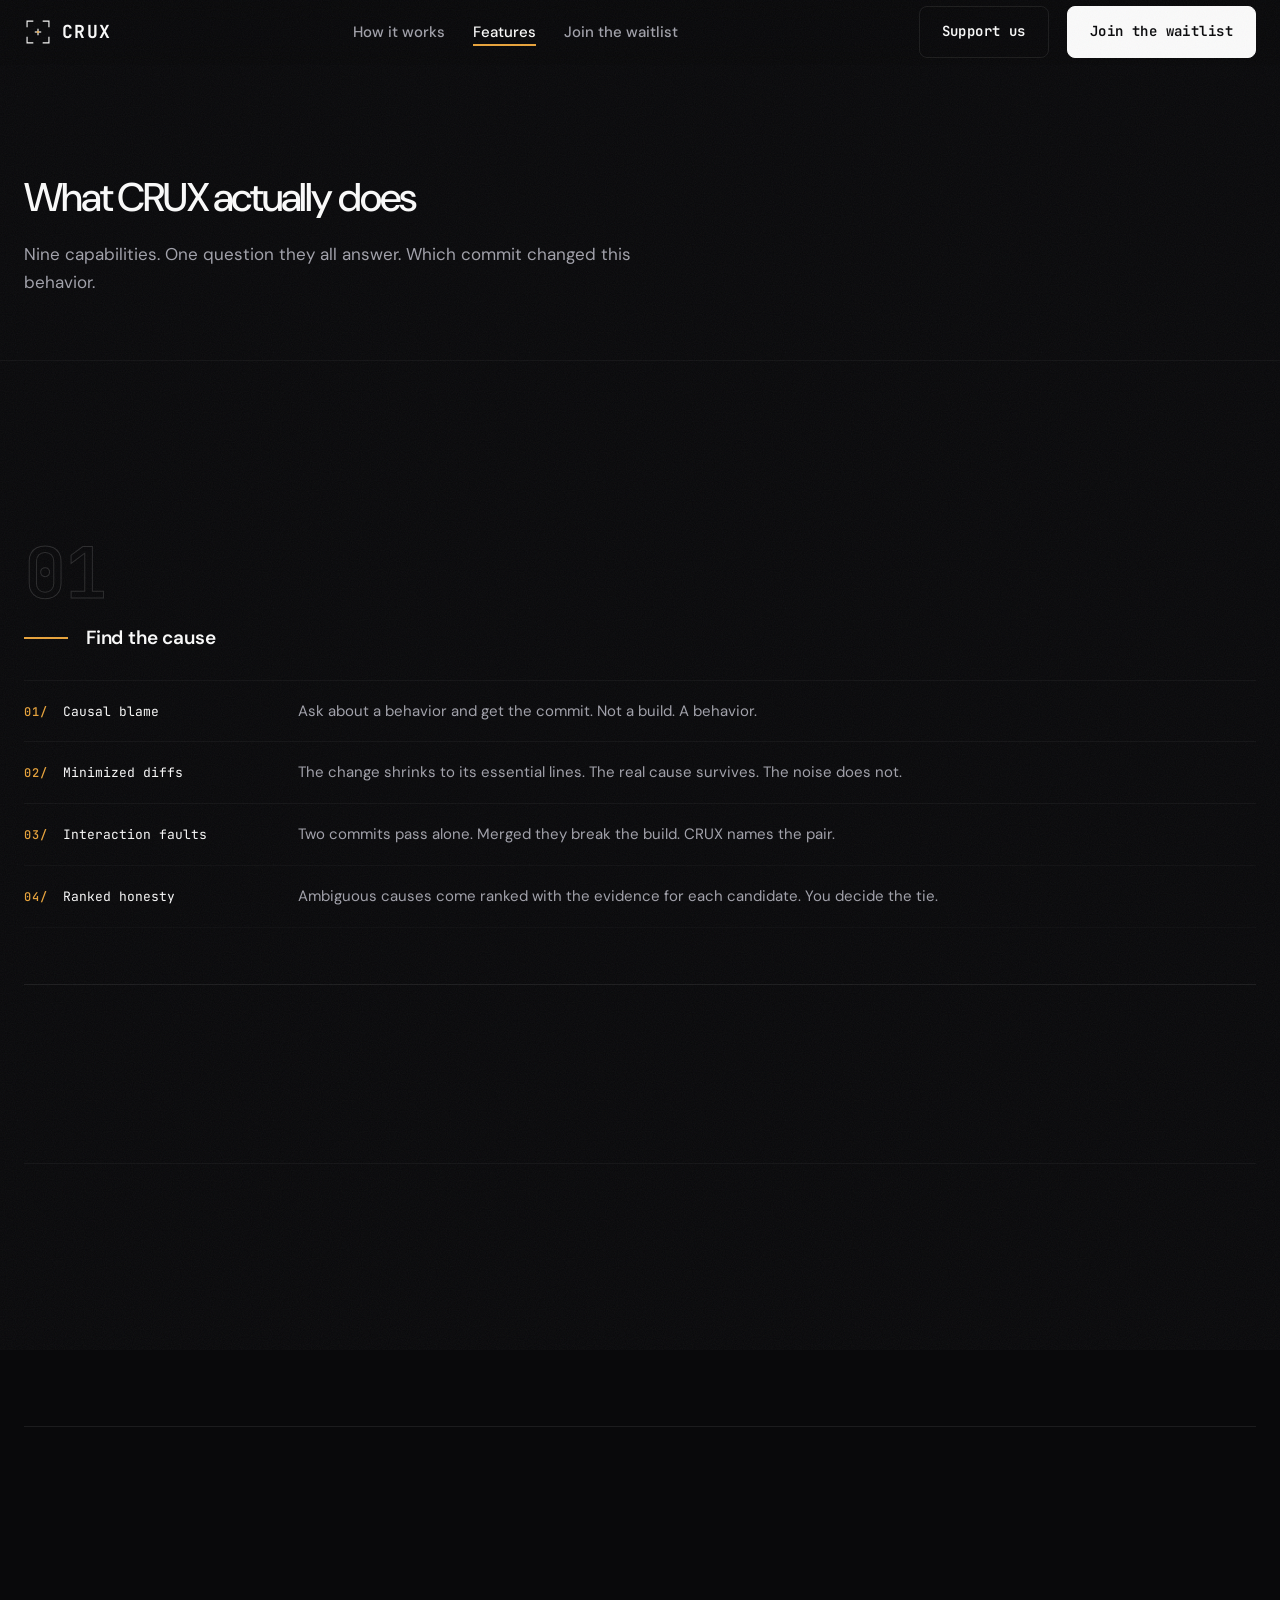
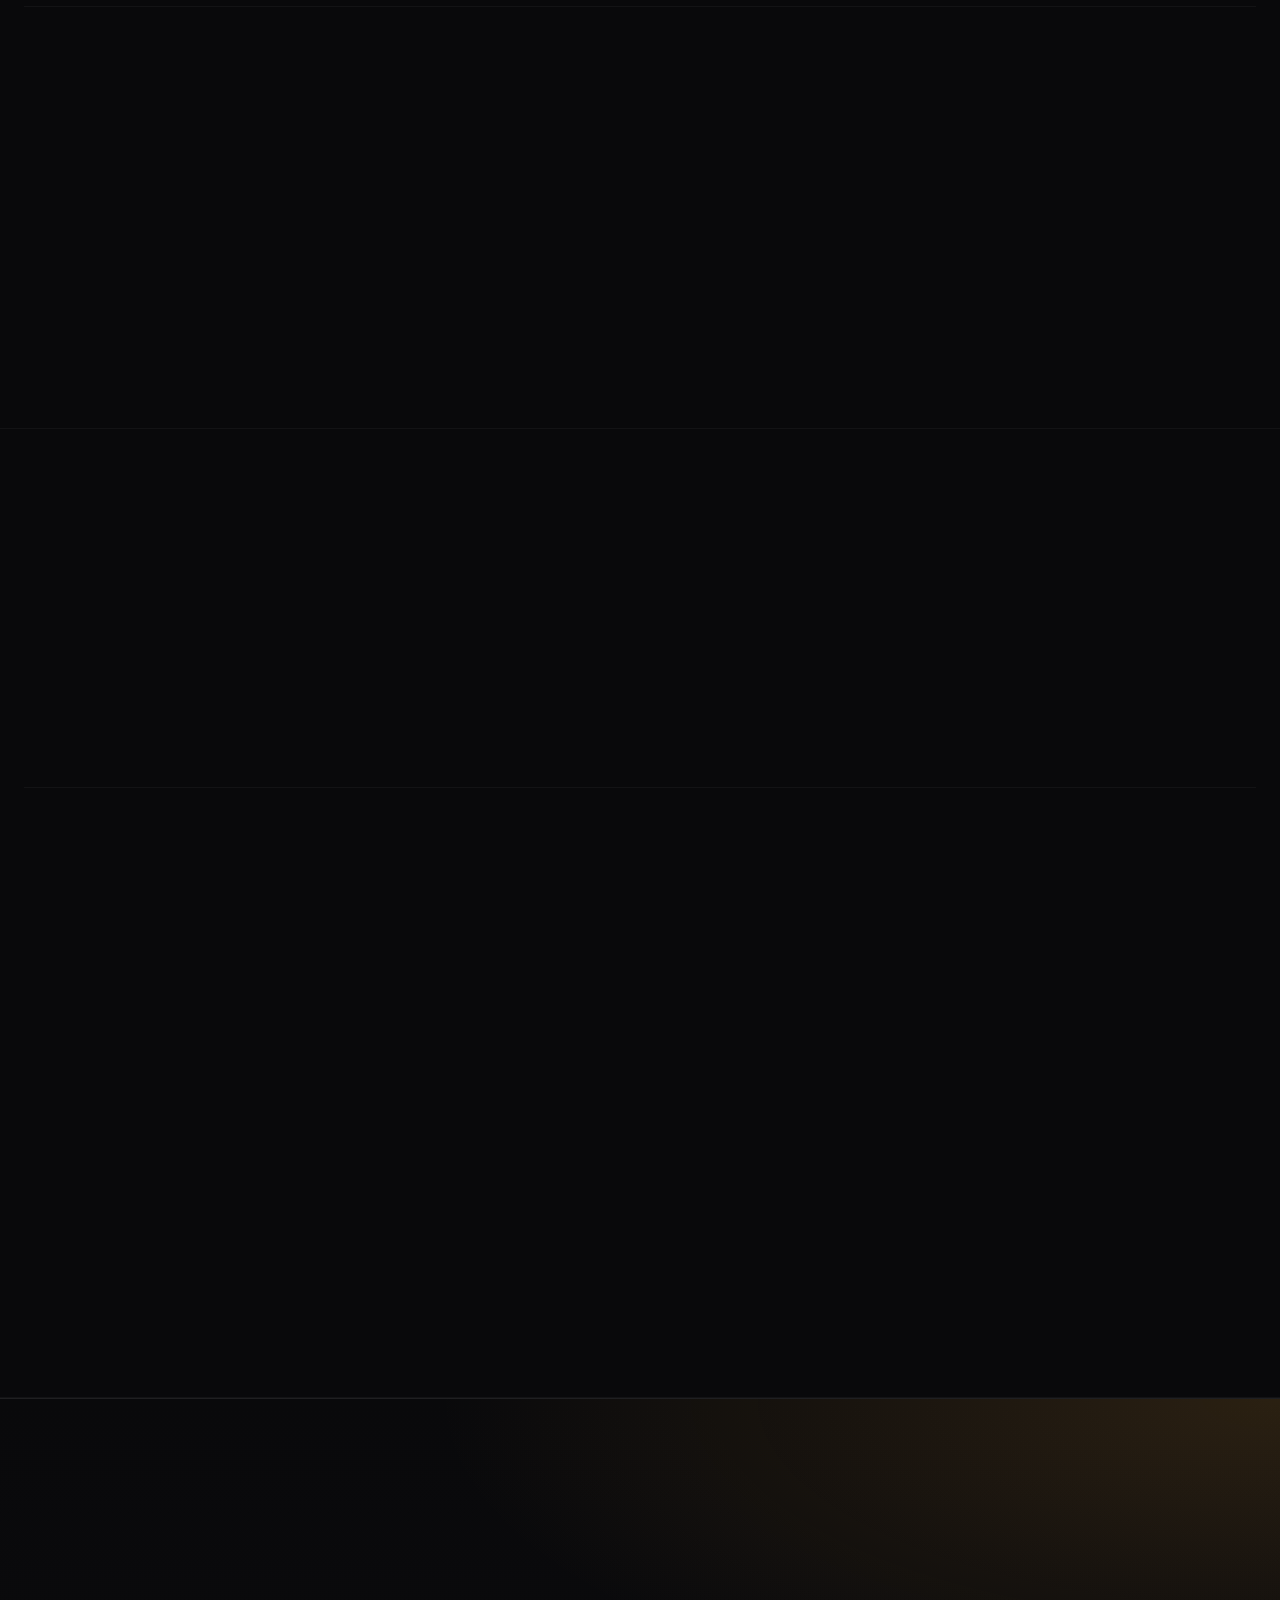
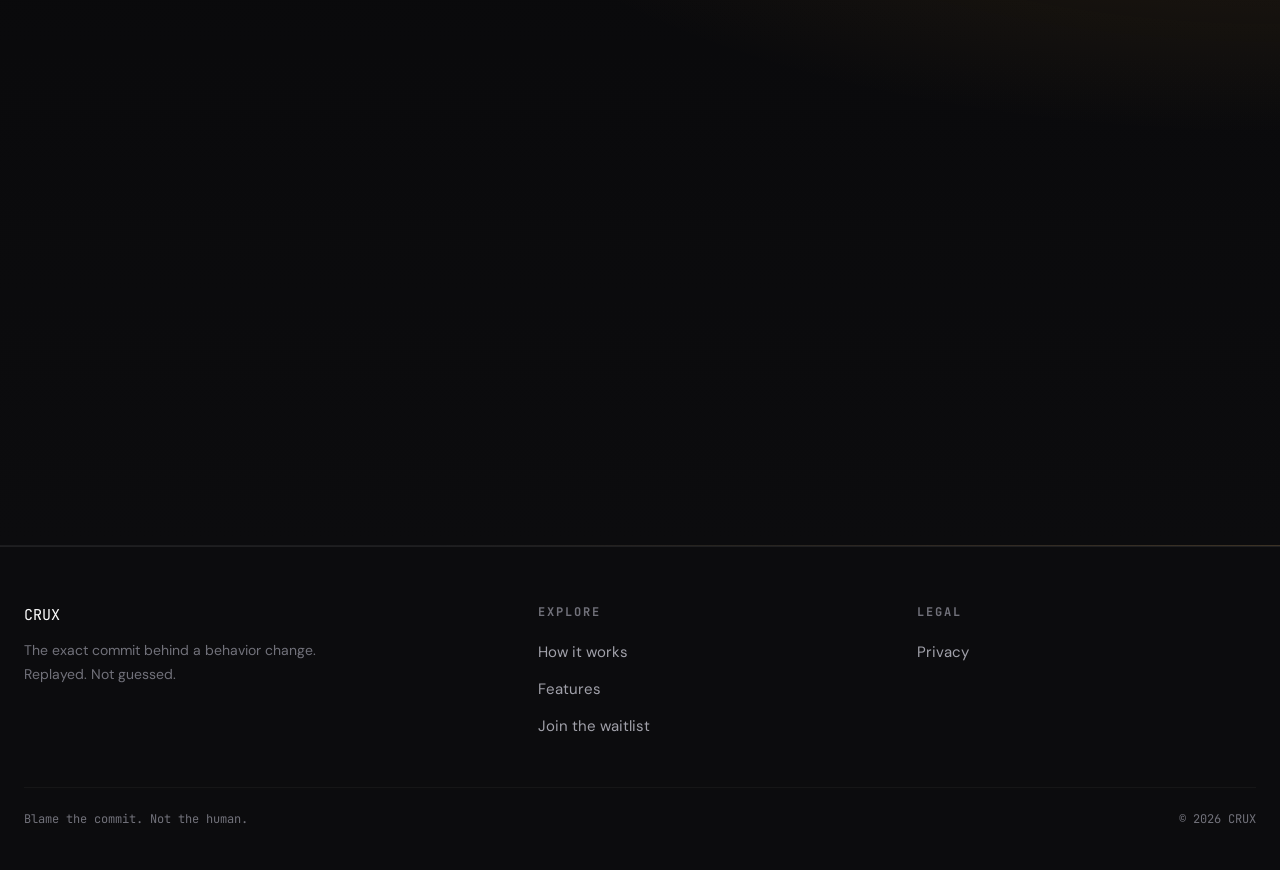
==== commit c886b1ee: "Add Support us button to nav linking to sponsor section" ====
--- a/features.html
+++ b/features.html
@@ -50,6 +50,7 @@
       </ul>
     </nav>
     <div class="nav-cta">
+      <a class="btn btn-ghost nav-support" href="index.html#sponsor">Support us</a>
       <a class="btn btn-primary" href="waitlist.html">Join the waitlist</a>
       <button class="nav-toggle" aria-label="Toggle menu" aria-expanded="false">&#9776;</button>
     </div>
--- a/assets/css/crux.css
+++ b/assets/css/crux.css
@@ -825,6 +825,146 @@
 .page-hero h1.display{font-size:clamp(1.45rem,3.4vw,2.5rem);max-width:26ch}
 .page-hero .lede{max-width:56ch}
 
+/* SPONSOR BAND */
+.sponsor-band{
+  border-top:1px solid var(--line-soft);
+  border-bottom:1px solid var(--line-soft);
+  scroll-margin-top:76px;
+}
+.tiers{
+  display:grid;
+  grid-template-columns:repeat(4,1fr);
+  gap:14px;
+  margin-bottom:48px;
+}
+.tier{
+  position:relative;
+  display:flex;
+  flex-direction:column;
+  gap:10px;
+  border:1px solid var(--line);
+  border-radius:var(--radius);
+  background:rgba(17,17,19,.55);
+  box-shadow:inset 0 1px 0 rgba(255,255,255,.03);
+  padding:24px 22px;
+  transition:transform .15s cubic-bezier(.16,1,.3,1),border-color .2s,background-color .2s;
+}
+.tier:hover{
+  transform:translateY(-2px);
+  border-color:var(--border-strong);
+  background:#ffffff08;
+}
+.tier-name{
+  font-family:var(--mono);
+  font-size:12px;
+  letter-spacing:.14em;
+  text-transform:uppercase;
+  color:var(--dim);
+}
+.tier-price{
+  font-size:30px;
+  font-weight:600;
+  letter-spacing:-.02em;
+  line-height:1;
+}
+.tier-per{
+  font-size:14px;
+  font-weight:400;
+  color:var(--dim-2);
+  margin-left:2px;
+}
+.tier-line{
+  color:var(--dim);
+  font-size:14px;
+  line-height:1.5;
+}
+.tier-perks{
+  list-style:none;
+  display:flex;
+  flex-direction:column;
+  gap:8px;
+  margin-top:4px;
+}
+.tier-perks li{
+  position:relative;
+  color:var(--dim);
+  font-size:13.5px;
+  line-height:1.45;
+  padding-left:18px;
+}
+.tier-perks li::before{
+  content:"+";
+  position:absolute;
+  left:0;
+  color:var(--accent);
+  font-family:var(--mono);
+  font-size:12px;
+}
+.tier-hot{
+  border-color:var(--accent-dim);
+}
+.tier-hot .tier-name{color:var(--accent)}
+.tier-custom{
+  border-style:dashed;
+}
+.tier-custom .tier-name{color:var(--dim)}
+.wall{
+  display:flex;
+  align-items:center;
+  justify-content:center;
+  min-height:64px;
+  border:1px dashed var(--border-strong);
+  border-radius:var(--radius);
+  background:var(--ink-2);
+}
+.wall-empty{
+  font-family:var(--mono);
+  font-size:13px;
+  letter-spacing:.08em;
+  color:var(--dim-2);
+}
+.wall.has-sponsors{
+  flex-direction:column;
+  gap:10px;
+  align-items:stretch;
+  justify-content:flex-start;
+  padding:18px;
+}
+.sponsor{
+  display:flex;
+  align-items:baseline;
+  gap:14px;
+  padding:12px 16px;
+  border:1px solid var(--line-soft);
+  border-radius:var(--radius-sm);
+  background:rgba(17,17,19,.55);
+}
+.sponsor-patron{
+  border-color:var(--accent-dim);
+  box-shadow:inset 0 1px 0 rgba(255,255,255,.03);
+}
+.sponsor-patron .sname{color:var(--accent)}
+.sname{
+  font-family:var(--mono);
+  font-size:14px;
+  font-weight:700;
+  letter-spacing:.02em;
+  color:var(--bone);
+}
+.scom{
+  color:var(--dim);
+  font-size:14px;
+  line-height:1.5;
+}
+@media(max-width:820px){
+  .sponsor{flex-direction:column;gap:4px;align-items:flex-start}
+}
+@media(max-width:1080px){
+  .tiers{grid-template-columns:repeat(2,1fr)}
+}
+@media(max-width:820px){
+  .tiers{grid-template-columns:1fr}
+}
 /* FOOT */
 .foot{
   position:relative;
